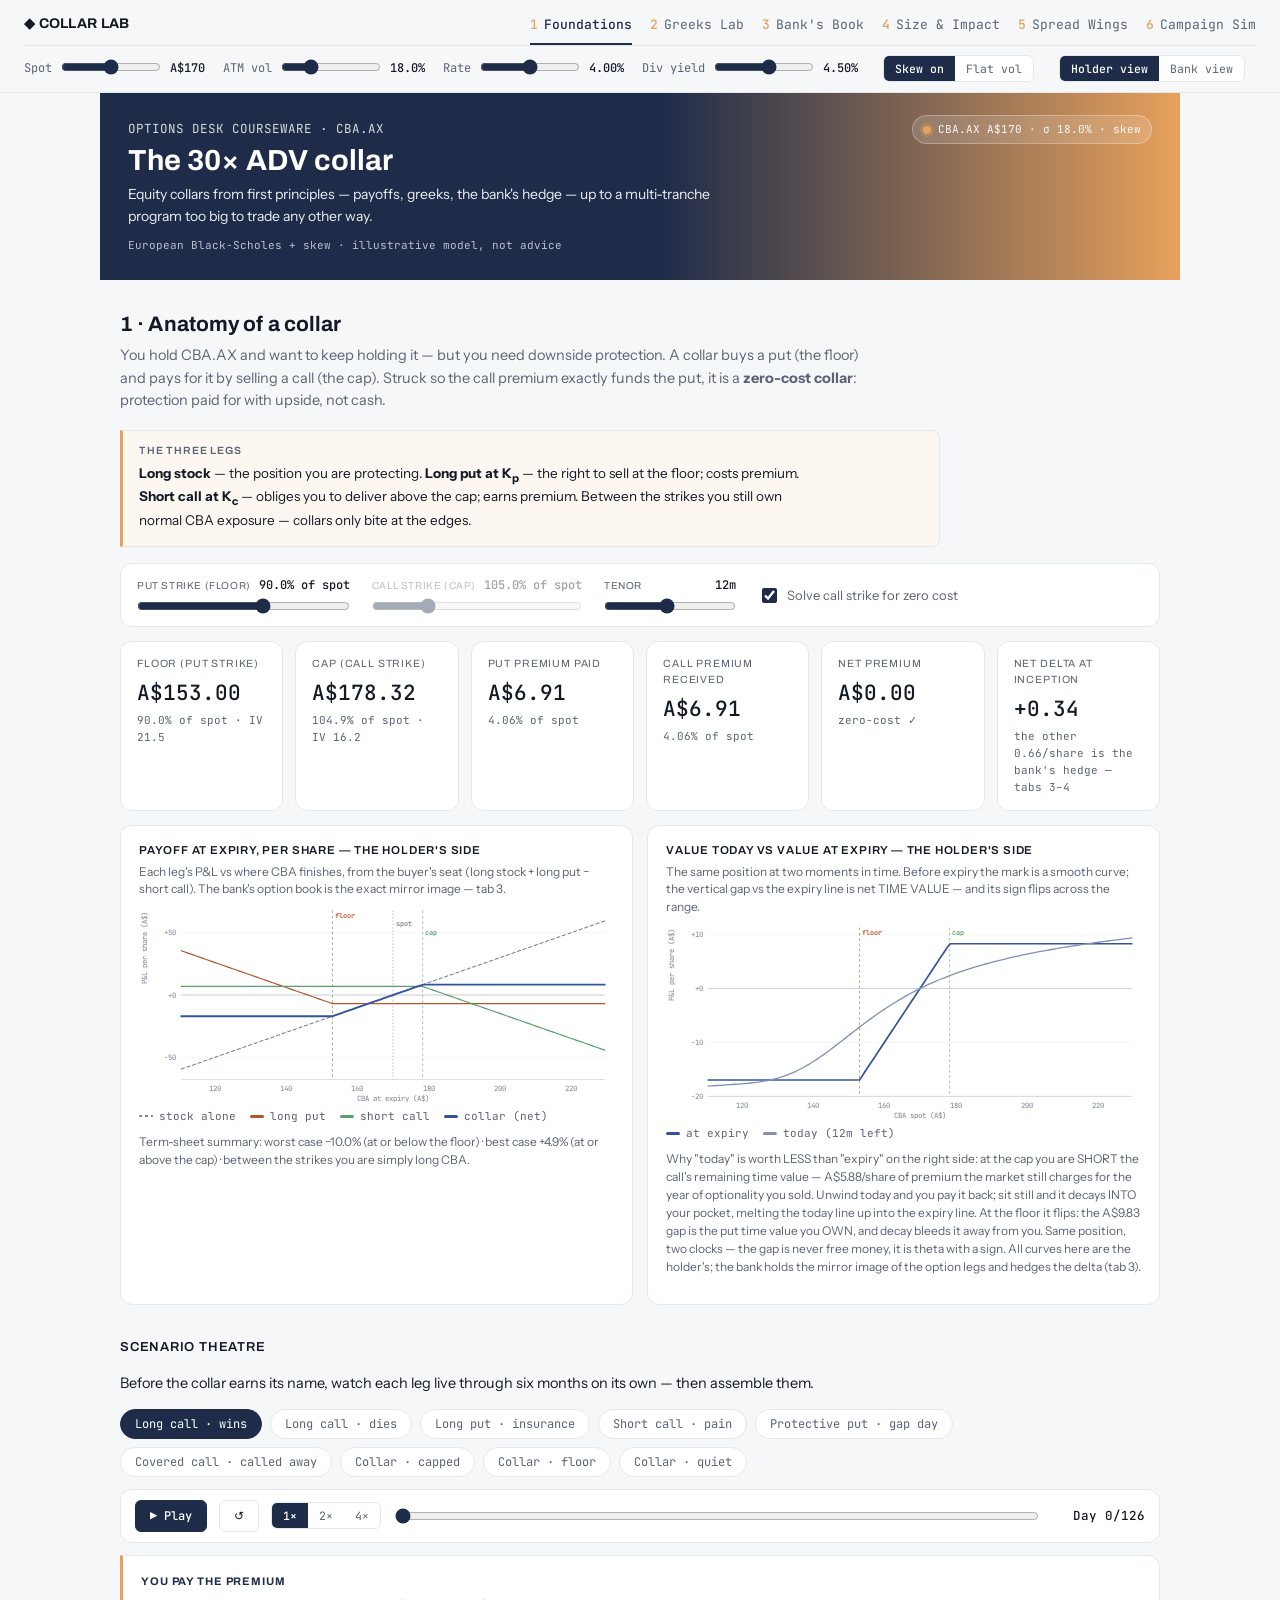
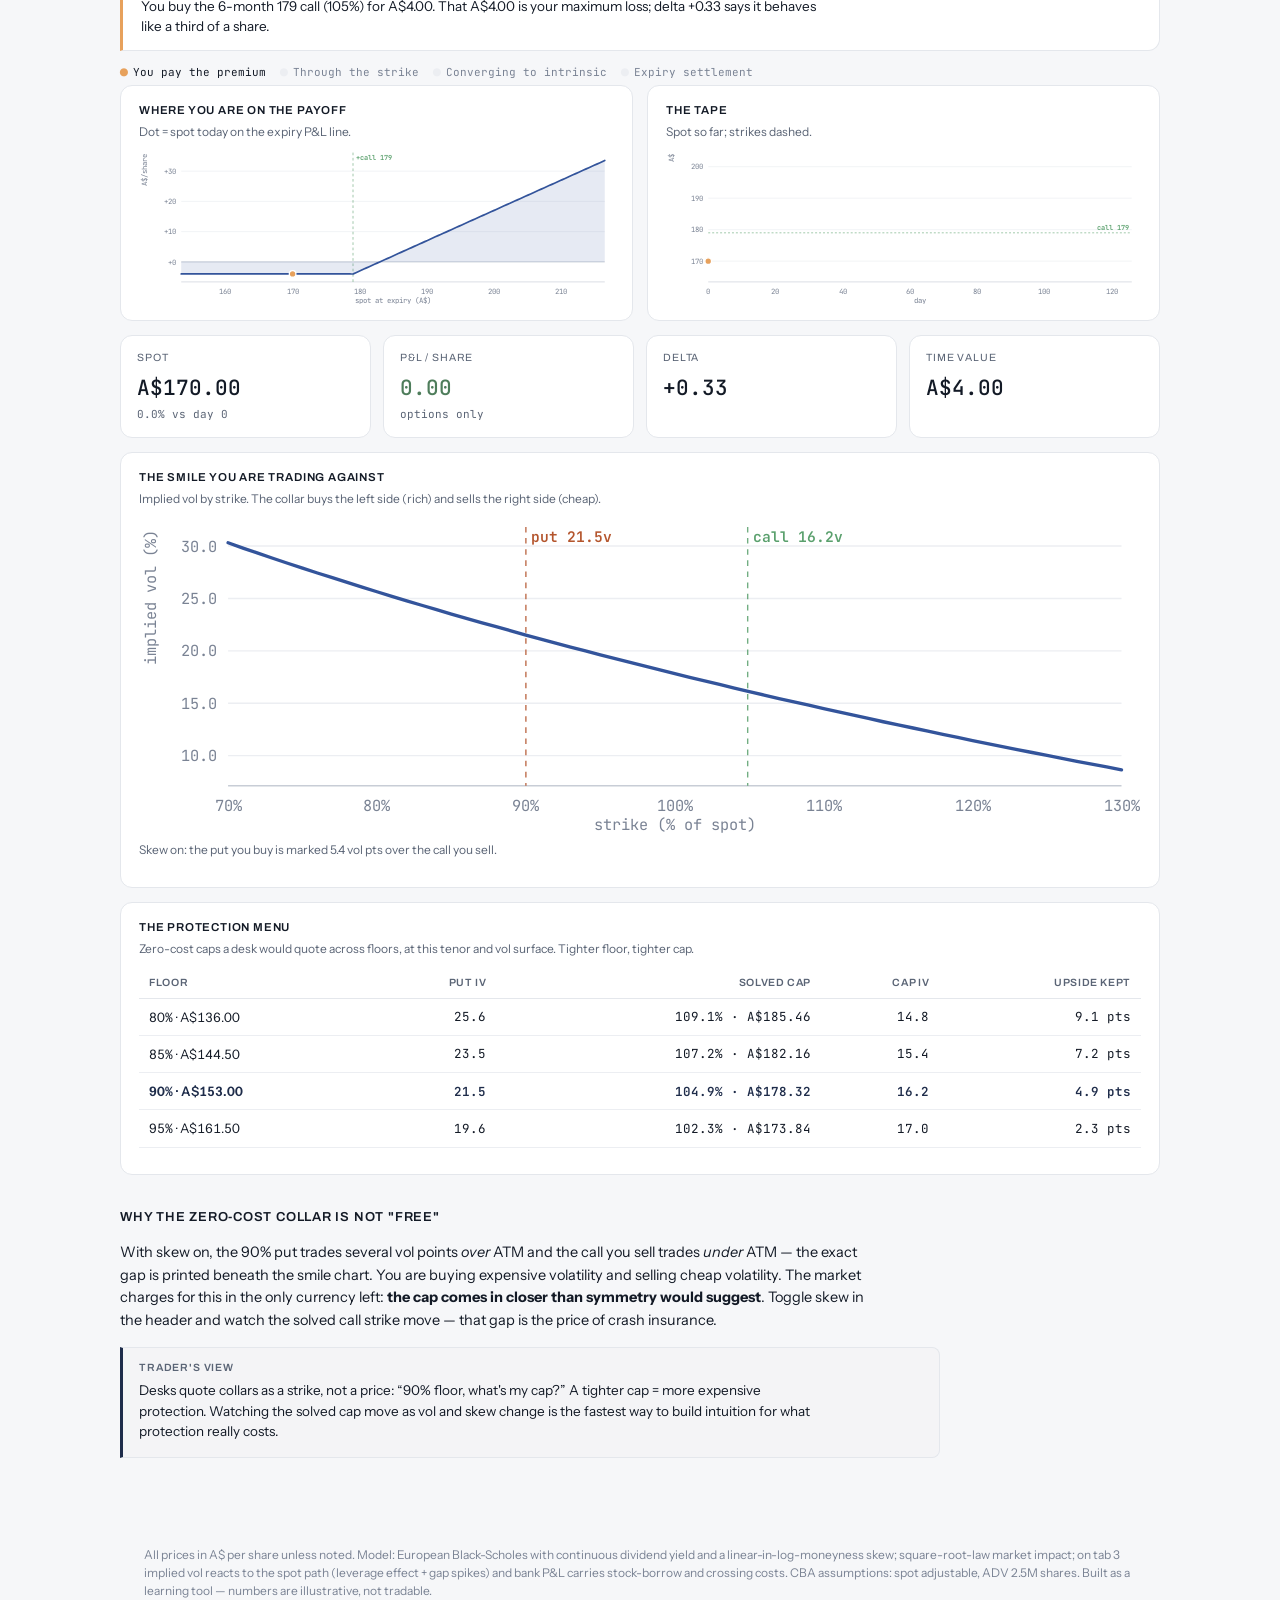
==== index.html @ e2a88060 "Collar Lab v1: interactive CBA.AX collar course, 6 tabs + scenario theatres Educational dashboard co" ====
<!DOCTYPE html>
<html lang="en">
<head>
  <meta charset="utf-8">
  <meta name="viewport" content="width=device-width, initial-scale=1">
  <title>Collar Lab — CBA.AX</title>
  <link rel="preconnect" href="https://fonts.googleapis.com">
  <link rel="preconnect" href="https://fonts.gstatic.com" crossorigin>
  <link href="https://fonts.googleapis.com/css2?family=Archivo:wght@600;700&family=Instrument+Sans:wght@400;500&family=JetBrains+Mono:wght@400;500&display=swap" rel="stylesheet">
  <link rel="stylesheet" href="css/style.css">
  <link rel="icon" href="data:image/svg+xml,<svg xmlns='http://www.w3.org/2000/svg' viewBox='0 0 100 100'><text y='.9em' font-size='90'>🐂</text></svg>">
</head>
<body>
  <header class="app">
    <div class="masthead-nav">
      <span class="brand">◆ COLLAR LAB</span>
      <nav class="tabs" id="tabbar"></nav>
    </div>
    <div class="globals" id="globals"></div>
  </header>
  <main id="main">
    <header class="masthead">
      <div class="toolbar">
        <span class="pill" id="mast-pill"><span class="dot"></span><span class="txt">CBA.AX</span></span>
      </div>
      <p class="kicker">OPTIONS DESK COURSEWARE · CBA.AX</p>
      <h1>The 30× ADV collar</h1>
      <p class="sub">Equity collars from first principles — payoffs, greeks, the bank's hedge — up to a multi-tranche program too big to trade any other way.</p>
      <p class="asat">European Black-Scholes + skew · illustrative model, not advice</p>
    </header>
  </main>
  <footer class="app">
    All prices in A$ per share unless noted. Model: European Black-Scholes with continuous dividend yield and a
    linear-in-log-moneyness skew; square-root-law market impact; on tab 3 implied vol reacts to the spot path
    (leverage effect + gap spikes) and bank P&amp;L carries stock-borrow and crossing costs.
    CBA assumptions: spot adjustable, ADV 2.5M shares. Built as a learning tool — numbers are illustrative, not tradable.
  </footer>

  <script src="js/state.js"></script>
  <script src="js/bs.js"></script>
  <script src="js/paths.js"></script>
  <script src="js/ui.js"></script>
  <script src="js/charts.js"></script>
  <script src="js/player.js"></script>
  <script src="js/tabs/foundations.js"></script>
  <script src="js/tabs/greeks.js"></script>
  <script src="js/tabs/dealer.js"></script>
  <script src="js/tabs/size.js"></script>
  <script src="js/tabs/spreads.js"></script>
  <script src="js/tabs/campaign.js"></script>
  <script>
    (function () {
      const ORDER = ['foundations', 'greeks', 'dealer', 'size', 'spreads', 'campaign'];
      const main = document.getElementById('main');
      const tabbar = document.getElementById('tabbar');
      const panels = {};
      let active = location.hash.replace('#', '') || 'foundations';
      if (!ORDER.includes(active)) active = 'foundations';

      // ---- global header controls ----
      const globals = document.getElementById('globals');
      function gItem(label, node) {
        const d = document.createElement('div');
        d.className = 'g-item';
        const s = document.createElement('span');
        s.innerHTML = label;
        d.append(s, node);
        globals.append(d);
        return d;
      }
      function gSlider(label, min, max, step, key, fmt, scale) {
        const wrap = document.createElement('span');
        const input = document.createElement('input');
        input.type = 'range'; input.min = min; input.max = max; input.step = step;
        input.value = CL.state[key] * (scale || 1);
        const val = document.createElement('b');
        val.textContent = fmt(CL.state[key]);
        input.addEventListener('input', () => {
          const v = parseFloat(input.value) / (scale || 1);
          CL.state[key] = v;
          val.textContent = fmt(v);
          CL.emit();
        });
        wrap.append(input);
        const d = gItem(label, wrap);
        d.append(val);
      }
      gSlider('Spot', 120, 220, 1, 'spot', (v) => 'A$' + v.toFixed(0), 1);
      gSlider('ATM vol', 10, 40, 0.5, 'vol', (v) => (v * 100).toFixed(1) + '%', 100);
      gSlider('Rate', 0, 8, 0.25, 'rate', (v) => (v * 100).toFixed(2) + '%', 100);
      gSlider('Div yield', 0, 8, 0.25, 'divy', (v) => (v * 100).toFixed(2) + '%', 100);

      // skew toggle
      const skewBtn = document.createElement('span');
      const skewSeg = CL.ui.segmented({
        options: [{ id: 'on', label: 'Skew on' }, { id: 'off', label: 'Flat vol' }],
        value: CL.state.skewOn ? 'on' : 'off',
        onChange: (v) => { CL.state.skewOn = v === 'on'; CL.emit(); },
      });
      skewBtn.append(skewSeg.root);
      gItem('', skewBtn);

      // perspective toggle
      const perspSeg = CL.ui.segmented({
        options: [{ id: 'client', label: 'Holder view' }, { id: 'dealer', label: 'Bank view' }],
        value: CL.state.perspective,
        onChange: (v) => { CL.state.perspective = v; CL.emit(); },
      });
      const pw = document.createElement('span');
      pw.append(perspSeg.root);
      gItem('', pw);

      // ---- masthead pill mirrors the working assumptions ----
      const pillTxt = document.querySelector('#mast-pill .txt');
      function updatePill() {
        pillTxt.textContent = 'CBA.AX A$' + CL.state.spot.toFixed(0) +
          ' · σ ' + (CL.state.vol * 100).toFixed(1) + '% · ' +
          (CL.state.skewOn ? 'skew' : 'flat vol');
      }
      updatePill();

      // ---- tabs ----
      for (const id of ORDER) {
        const tab = CL.tabs[id];
        const btn = document.createElement('button');
        btn.innerHTML = '<span class="n">' + (ORDER.indexOf(id) + 1) + '</span>' + tab.title;
        btn.addEventListener('click', () => activate(id));
        btn.dataset.tab = id;
        tabbar.append(btn);
        const panel = document.createElement('section');
        panel.className = 'tab-panel';
        panel.id = 'panel-' + id;
        main.append(panel);
        panels[id] = { btn, panel, rendered: false };
      }

      function render(id) {
        CL.tabs[id].render(panels[id].panel);
        panels[id].rendered = true;
      }
      function activate(id) {
        active = id;
        location.hash = id;
        for (const k of ORDER) {
          panels[k].btn.classList.toggle('active', k === id);
          panels[k].panel.classList.toggle('active', k === id);
        }
        render(id);   // always fresh — cheap enough, guarantees current state
        window.scrollTo({ top: 0 });
      }

      CL.onChange(() => { updatePill(); render(active); });
      window.addEventListener('hashchange', () => {
        const id = location.hash.replace('#', '');
        if (ORDER.includes(id) && id !== active) activate(id);
      });
      activate(active);
    })();
  </script>
</body>
</html>
---- css/style.css ----
/* ============ Collar Lab — styled after the Investment dashboard ============
   Tokens lifted from /Users/gazmart/code/Investment: navy/amber dawn gradient,
   Archivo display, Instrument Sans body, JetBrains Mono numerals, white cards
   on paper grey. Light-only, like the original.                              */
:root {
  --ink: #131a26;
  --ink-2: #5a6475;
  --muted: #7a8394;
  --page: #f6f7f9;
  --surface: #ffffff;
  --border: #e4e7ec;
  --grid: #eceef2;
  --baseline: #c8cdd6;
  --dawn-deep: #1e2c4a;
  --dawn-light: #e7a15c;
  --accent: #1e2c4a;
  --hover: color-mix(in srgb, var(--ink) 5%, transparent);

  /* chart series — brand hues stepped for mark duty (validated: CVD ΔE 9.2,
     all ≥3:1 on white). Chrome keeps the exact Investment tokens. */
  --s1: #33549b;      /* net / primary — chart navy */
  --s2: #b4552d;      /* put leg — signal terracotta (exact brand) */
  --s3: #5aa06d;      /* call leg — free green, stepped lighter for CVD */
  --s4: #e7a15c;      /* amber — labeled reference lines only */
  --s5: #7f92b3;      /* slate */
  --s7: #7f92b3;      /* recessive secondary series — slate (2-series max, legend) */
  --s8: #b4552d;
  --good: #4e7d5b;
  --good-text: #4e7d5b;
  --warn: #e7a15c;
  --serious: #b4552d;
  --critical: #b4552d;
  --div-pos: #5aa06d; /* buys */
  --div-neg: #b4552d; /* sells */
  --shadow: none;

  --font-display: "Archivo", Arial, Helvetica, sans-serif;
  --font-body: "Instrument Sans", Arial, Helvetica, sans-serif;
  --font-mono: "JetBrains Mono", ui-monospace, monospace;
}

* { box-sizing: border-box; }
html, body { margin: 0; padding: 0; }
body {
  background: var(--page);
  color: var(--ink);
  font-family: var(--font-body);
  font-size: 14.5px;
  line-height: 1.55;
  -webkit-font-smoothing: antialiased;
}
:focus-visible { outline: 2px solid var(--dawn-deep); outline-offset: 2px; }
.mono { font-family: var(--font-mono); font-variant-numeric: tabular-nums; }

/* ---------- sticky top: brand + tabs + globals ---------- */
header.app {
  position: sticky; top: 0; z-index: 30;
  background: var(--page);
  border-bottom: 1px solid var(--border);
  padding: 0 24px;
}
.masthead-nav { display: flex; align-items: center; gap: 24px; padding: 12px 0 0; }
.masthead-nav .brand {
  font-family: var(--font-display); font-weight: 700; font-size: 14px;
  letter-spacing: 0.02em; flex-shrink: 0; padding-bottom: 10px;
}
nav.tabs { display: flex; gap: 18px; overflow-x: auto; scrollbar-width: none; margin-left: auto; }
nav.tabs::-webkit-scrollbar { display: none; }
nav.tabs button {
  appearance: none; border: none; background: none; cursor: pointer;
  font-family: var(--font-mono); font-size: 13px; color: var(--ink-2);
  padding: 4px 0 10px;
  border-bottom: 2px solid transparent;
  white-space: nowrap;
  display: flex; align-items: center; gap: 6px;
}
nav.tabs button .n { color: var(--dawn-light); font-weight: 500; }
nav.tabs button:hover { color: var(--ink); }
nav.tabs button.active { color: var(--dawn-deep); border-bottom-color: var(--dawn-deep); font-weight: 500; }
nav.tabs button.active .n { color: var(--dawn-light); }

.globals {
  display: flex; align-items: center; gap: 18px; flex-wrap: wrap;
  padding: 9px 0 10px;
  border-top: 1px solid var(--border);
  font-size: 12px;
}
.globals .g-item { display: flex; align-items: center; gap: 7px; color: var(--ink-2); font-family: var(--font-mono); font-size: 12px; }
.globals .g-item b { color: var(--ink); font-weight: 500; font-variant-numeric: tabular-nums; }
.globals input[type=range] { width: 100px; accent-color: var(--dawn-deep); }

/* ---------- gradient masthead banner ---------- */
.masthead {
  position: relative;
  display: flex; flex-direction: column; justify-content: center; gap: 7px;
  min-height: 120px;
  padding: 26px 28px;
  color: #fff;
  background: linear-gradient(90deg, var(--dawn-deep) 0%, var(--dawn-deep) 52%, var(--dawn-light) 100%);
}
.masthead .kicker { font-family: var(--font-mono); font-size: 12.5px; color: rgba(255,255,255,0.82); margin: 0; }
.masthead h1 { font-family: var(--font-display); font-weight: 700; font-size: 29px; margin: 0; line-height: 1.1; }
.masthead .sub { font-size: 14px; color: rgba(255,255,255,0.92); margin: 0; max-width: 70ch; }
.masthead .asat { font-family: var(--font-mono); font-size: 11px; color: rgba(255,255,255,0.7); margin: 2px 0 0; }
.masthead .toolbar { position: absolute; right: 28px; top: 22px; display: flex; gap: 10px; }
.pill {
  display: inline-flex; align-items: center; gap: 7px;
  font-family: var(--font-mono); font-size: 11px;
  padding: 5px 10px; border-radius: 999px;
  background: rgba(255,255,255,0.14); border: 1px solid rgba(255,255,255,0.28);
  color: rgba(255,255,255,0.95); white-space: nowrap;
}
.pill .dot { width: 8px; height: 8px; border-radius: 50%; background: var(--dawn-light); box-shadow: 0 0 0 3px rgba(231,161,92,0.25); }

/* ---------- main layout ---------- */
main { max-width: 1080px; margin: 0 auto; padding: 0 0 64px; }
.wrap { padding: 24px 20px 0; }
section.tab-panel { display: none; padding: 24px 20px 0; }
section.tab-panel.active { display: block; }

h2 {
  font-family: var(--font-display); font-weight: 700;
  font-size: 21px; letter-spacing: 0.005em; margin: 4px 0 4px;
}
h3 {
  font-family: var(--font-display); font-weight: 600; text-transform: uppercase;
  letter-spacing: 0.06em; font-size: 13px; color: var(--ink);
  margin: 32px 0 8px;
}
p.lede { color: var(--ink-2); font-size: 14.5px; max-width: 76ch; margin: 4px 0 18px; }
p { max-width: 76ch; }
.dim { color: var(--ink-2); }
small, .small { font-size: 12px; color: var(--muted); }
code { font-family: var(--font-mono); background: var(--grid); padding: 1px 5px; border-radius: 4px; font-size: 0.88em; }

/* cards & grid */
.card {
  background: var(--surface);
  border: 1px solid var(--border);
  border-radius: 12px;
  padding: 16px 18px;
  margin: 14px 0;
}
.card .caption { font-size: 12px; color: var(--ink-2); margin-top: 8px; max-width: none; line-height: 1.5; }
.grid2 { display: grid; grid-template-columns: 1fr 1fr; gap: 14px; }
.grid3 { display: grid; grid-template-columns: 1fr 1fr 1fr; gap: 14px; }
.grid2 .card, .grid3 .card { margin: 0; }
@media (max-width: 900px) { .grid2, .grid3 { grid-template-columns: 1fr; } }

/* callouts — Investment style: amber tint, terracotta for warnings */
.callout {
  border-left: 3px solid var(--dawn-light);
  background: color-mix(in srgb, var(--dawn-light) 8%, #fff);
  border: 1px solid var(--border);
  border-left: 3px solid var(--dawn-light);
  border-radius: 0 8px 8px 0;
  padding: 12px 16px;
  margin: 16px 0;
  max-width: 82ch;
}
.callout.trader { border-left-color: var(--dawn-deep); background: color-mix(in srgb, var(--dawn-deep) 5%, #fff); }
.callout.warn { border-left-color: var(--critical); background: color-mix(in srgb, var(--critical) 7%, #fff); }
.callout .tag {
  display: block; font-family: var(--font-display); font-size: 10.5px; font-weight: 600;
  letter-spacing: 0.08em; text-transform: uppercase; color: var(--ink-2); margin-bottom: 3px;
}
.callout p { margin: 4px 0; font-size: 13.5px; line-height: 1.5; }

/* stat tiles */
.tiles { display: flex; gap: 12px; flex-wrap: wrap; margin: 14px 0; }
.tile {
  background: var(--surface); border: 1px solid var(--border); border-radius: 12px;
  padding: 14px 16px; min-width: 150px; flex: 1;
}
.tile .k {
  font-family: var(--font-display); text-transform: uppercase; letter-spacing: 0.08em;
  font-size: 10.5px; color: var(--ink-2);
}
.tile .v { font-family: var(--font-mono); font-size: 21px; font-weight: 500; margin-top: 5px; }
.tile .d { font-family: var(--font-mono); font-size: 11px; color: var(--ink-2); margin-top: 2px; }
.tile .v.pos { color: var(--good-text); }
.tile .v.neg { color: var(--critical); }

/* ---------- controls ---------- */
.controls {
  display: flex; gap: 10px 22px; flex-wrap: wrap; align-items: center;
  background: var(--surface); border: 1px solid var(--border); border-radius: 12px;
  padding: 12px 16px; margin: 14px 0;
}
.ctl { display: flex; flex-direction: column; gap: 3px; min-width: 132px; }
.ctl > label {
  font-family: var(--font-display); text-transform: uppercase; letter-spacing: 0.06em;
  color: var(--ink-2); font-size: 10px;
  display: flex; justify-content: space-between; gap: 8px; align-items: baseline;
}
.ctl > label b { font-family: var(--font-mono); color: var(--ink); font-variant-numeric: tabular-nums; font-weight: 500; font-size: 12px; text-transform: none; letter-spacing: 0; }
.ctl input[type=range] { width: 100%; accent-color: var(--dawn-deep); margin: 0; }
.ctl select {
  font-family: var(--font-mono); font-size: 12.5px; color: var(--ink);
  background: var(--surface); border: 1px solid var(--border); border-radius: 6px;
  padding: 6px 8px;
}
.ctl select:focus { outline: 2px solid var(--dawn-deep); outline-offset: -1px; }
.seg { display: inline-flex; border: 1px solid var(--border); border-radius: 6px; overflow: hidden; background: var(--surface); }
.seg button {
  appearance: none; border: none; background: none; cursor: pointer;
  font-family: var(--font-mono); font-size: 11.5px; padding: 5px 11px; color: var(--ink-2);
}
.seg button.active { background: var(--dawn-deep); color: #fff; font-weight: 500; }
.seg button:not(.active):hover { color: var(--ink); background: var(--hover); }
.chk { display: flex; align-items: center; gap: 7px; color: var(--ink-2); font-size: 13px; cursor: pointer; }
.chk input { width: 15px; height: 15px; accent-color: var(--dawn-deep); }

button.btn {
  font-family: var(--font-mono); font-size: 12px; font-weight: 500;
  background: var(--dawn-deep); color: #fff; border: 1px solid var(--dawn-deep); border-radius: 6px;
  padding: 7px 14px; cursor: pointer;
}
button.btn.ghost { background: var(--surface); color: var(--ink); border-color: var(--border); }
button.btn:hover { opacity: 0.92; }

/* ---------- chart internals ---------- */
.chart-box { position: relative; }
.chart-box svg { display: block; width: 100%; height: auto; }
.chart-box svg text { font-family: var(--font-mono); }
.chart-title {
  font-family: var(--font-display); font-weight: 600; text-transform: uppercase;
  letter-spacing: 0.07em; font-size: 11.5px; color: var(--ink); margin: 0 0 3px;
}
.chart-sub { font-size: 12px; color: var(--ink-2); margin: 0 0 6px; line-height: 1.45; }
.legend { display: flex; gap: 14px; flex-wrap: wrap; margin: 6px 0 2px; font-family: var(--font-mono); font-size: 11px; color: var(--ink-2); }
.legend .li { display: inline-flex; align-items: center; gap: 6px; }
.legend .swatch { width: 14px; height: 3px; border-radius: 2px; display: inline-block; }
.legend .swatch.dashed { background: repeating-linear-gradient(90deg, currentColor 0 3px, transparent 3px 6px); height: 2px; }
.viz-tooltip {
  position: absolute; pointer-events: none; z-index: 20;
  background: var(--dawn-deep); color: #fff; border-radius: 6px;
  box-shadow: 0 4px 12px rgba(0,0,0,0.2);
  padding: 7px 10px; font-family: var(--font-mono); font-size: 11px; line-height: 1.55;
  min-width: 130px; display: none;
}
.viz-tooltip .tt-x { font-weight: 500; margin-bottom: 2px; color: var(--dawn-light); }
.viz-tooltip .row { display: flex; align-items: center; gap: 10px; justify-content: space-between; }
.viz-tooltip .row .name { display: inline-flex; align-items: center; gap: 5px; color: rgba(255,255,255,0.75); }
.viz-tooltip .row .val { font-variant-numeric: tabular-nums; }
.viz-tooltip .dot { width: 7px; height: 7px; border-radius: 50%; display: inline-block; }

/* scenario player */
.player-bar {
  display: flex; align-items: center; gap: 12px; flex-wrap: wrap;
  background: var(--surface); border: 1px solid var(--border); border-radius: 12px;
  padding: 10px 14px; margin: 12px 0;
}
.player-bar input[type=range] { flex: 1; min-width: 140px; accent-color: var(--dawn-deep); }
.player-bar .day { font-size: 12.5px; font-weight: 500; min-width: 92px; text-align: right; font-variant-numeric: tabular-nums; }
.player-narrate { min-height: 62px; }
.narrate.paused-moment {
  border-left-color: var(--dawn-light);
  background: color-mix(in srgb, var(--dawn-light) 10%, var(--surface));
  box-shadow: 0 0 0 1px color-mix(in srgb, var(--dawn-light) 45%, transparent);
}
.paused-tag {
  display: inline-flex; align-items: center; gap: 6px;
  font-family: var(--font-mono); font-size: 10.5px; font-weight: 600;
  letter-spacing: 0.07em; text-transform: uppercase;
  color: var(--dawn-deep); margin-left: 12px;
}
.paused-tag .pdot {
  width: 8px; height: 8px; border-radius: 50%;
  background: var(--dawn-light);
  box-shadow: 0 0 0 3px color-mix(in srgb, var(--dawn-light) 30%, transparent);
  animation: pausepulse 1.6s ease-in-out infinite;
}
@keyframes pausepulse { 0%, 100% { opacity: 1; } 50% { opacity: 0.35; } }
.continue-btn { margin-top: 10px; }
.milestone-row { display: flex; gap: 14px; flex-wrap: wrap; margin: 8px 0 2px; }
.ms-dot {
  font-family: var(--font-mono); font-size: 11px; color: var(--muted);
  display: inline-flex; align-items: center; gap: 5px;
}
.ms-dot .tick { color: var(--grid); font-size: 13px; transition: color .2s; }
.ms-dot.hit { color: var(--ink); }
.ms-dot.hit .tick { color: var(--dawn-light); }
.scenario-picker { display: flex; gap: 8px; flex-wrap: wrap; margin: 12px 0 4px; }
.scenario-picker button {
  appearance: none; font-family: var(--font-mono); font-size: 12px; cursor: pointer;
  background: var(--surface); color: var(--ink-2);
  border: 1px solid var(--border); border-radius: 999px; padding: 6px 14px;
}
.scenario-picker button:hover { color: var(--ink); background: var(--hover); }
.scenario-picker button.active { background: var(--dawn-deep); color: #fff; border-color: var(--dawn-deep); }

/* timeline scrubber */
.scrubber {
  display: flex; align-items: center; gap: 14px; margin: 10px 0;
  background: var(--surface); border: 1px solid var(--border); border-radius: 12px;
  padding: 10px 16px;
}
.scrubber input[type=range] { flex: 1; accent-color: var(--dawn-deep); }
.scrubber .day { font-family: var(--font-mono); font-variant-numeric: tabular-nums; font-weight: 500; font-size: 13px; min-width: 100px; }

/* narrative / commentary */
.narrate {
  background: var(--surface);
  border: 1px solid var(--border);
  border-left: 3px solid var(--dawn-light);
  border-radius: 0 12px 12px 0;
  padding: 13px 18px; margin: 12px 0;
}
.narrate .phase {
  font-family: var(--font-display); font-size: 11px; font-weight: 700;
  letter-spacing: 0.08em; text-transform: uppercase; color: var(--dawn-deep);
}
.narrate p { margin: 5px 0 0; font-size: 13.5px; line-height: 1.5; }

/* tables */
table.data { border-collapse: collapse; width: 100%; font-size: 13px; margin: 10px 0; }
table.data th {
  text-align: right; font-family: var(--font-display); font-weight: 600;
  text-transform: uppercase; letter-spacing: 0.06em;
  color: var(--ink-2); font-size: 10.5px;
  border-bottom: 1px solid var(--border); padding: 7px 10px;
}
table.data th:first-child, table.data td:first-child { text-align: left; }
table.data td {
  text-align: right; padding: 8px 10px; border-bottom: 1px solid var(--grid);
  font-family: var(--font-mono); font-variant-numeric: tabular-nums; font-size: 12.5px;
}
table.data td:first-child { font-family: var(--font-body); font-size: 13px; }
table.data tbody tr:hover { background: var(--hover); }
table.data tr.hl td { font-weight: 600; color: var(--dawn-deep); }

footer.app {
  max-width: 1080px; margin: 0 auto; padding: 8px 44px 40px;
  color: var(--muted); font-size: 12px; line-height: 1.5;
}

@media (max-width: 760px) {
  .masthead h1 { font-size: 23px; }
  .masthead .toolbar { position: static; margin-bottom: 4px; }
  section.tab-panel { padding: 18px 14px 0; }
}
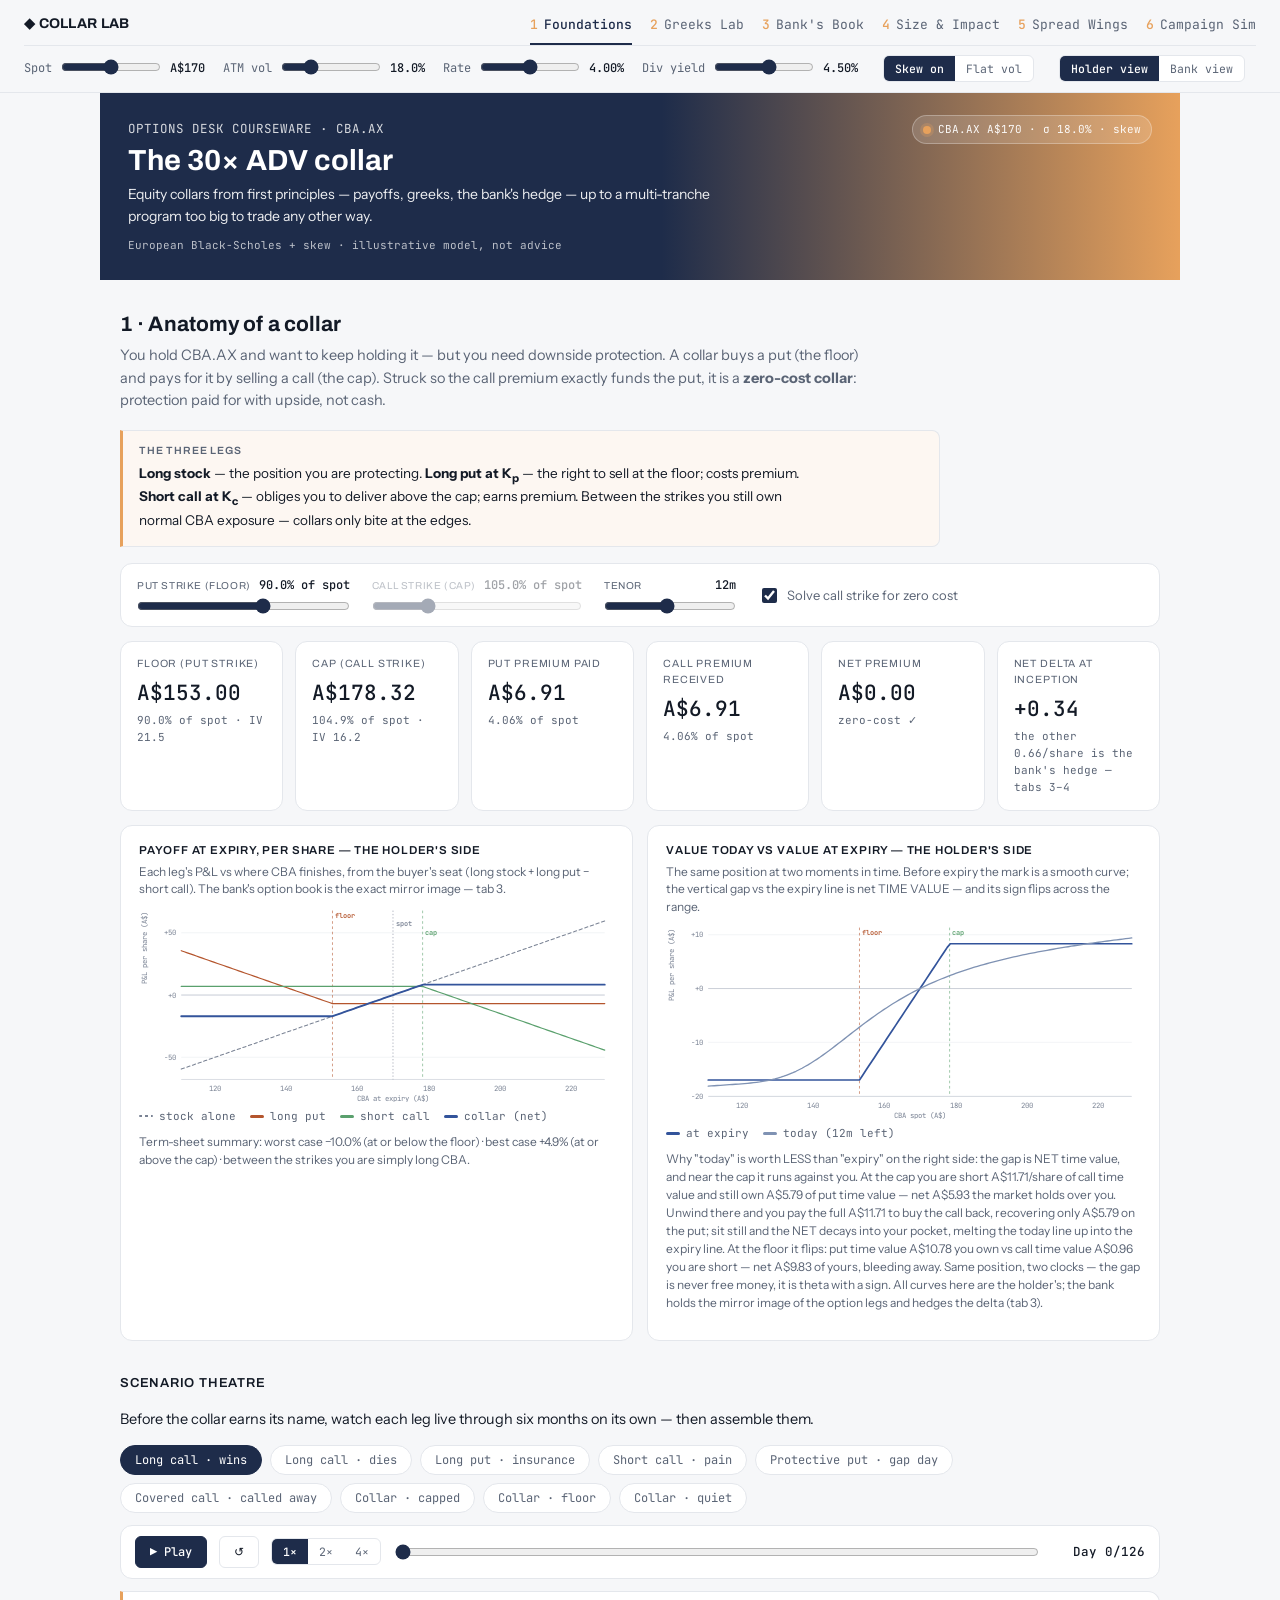
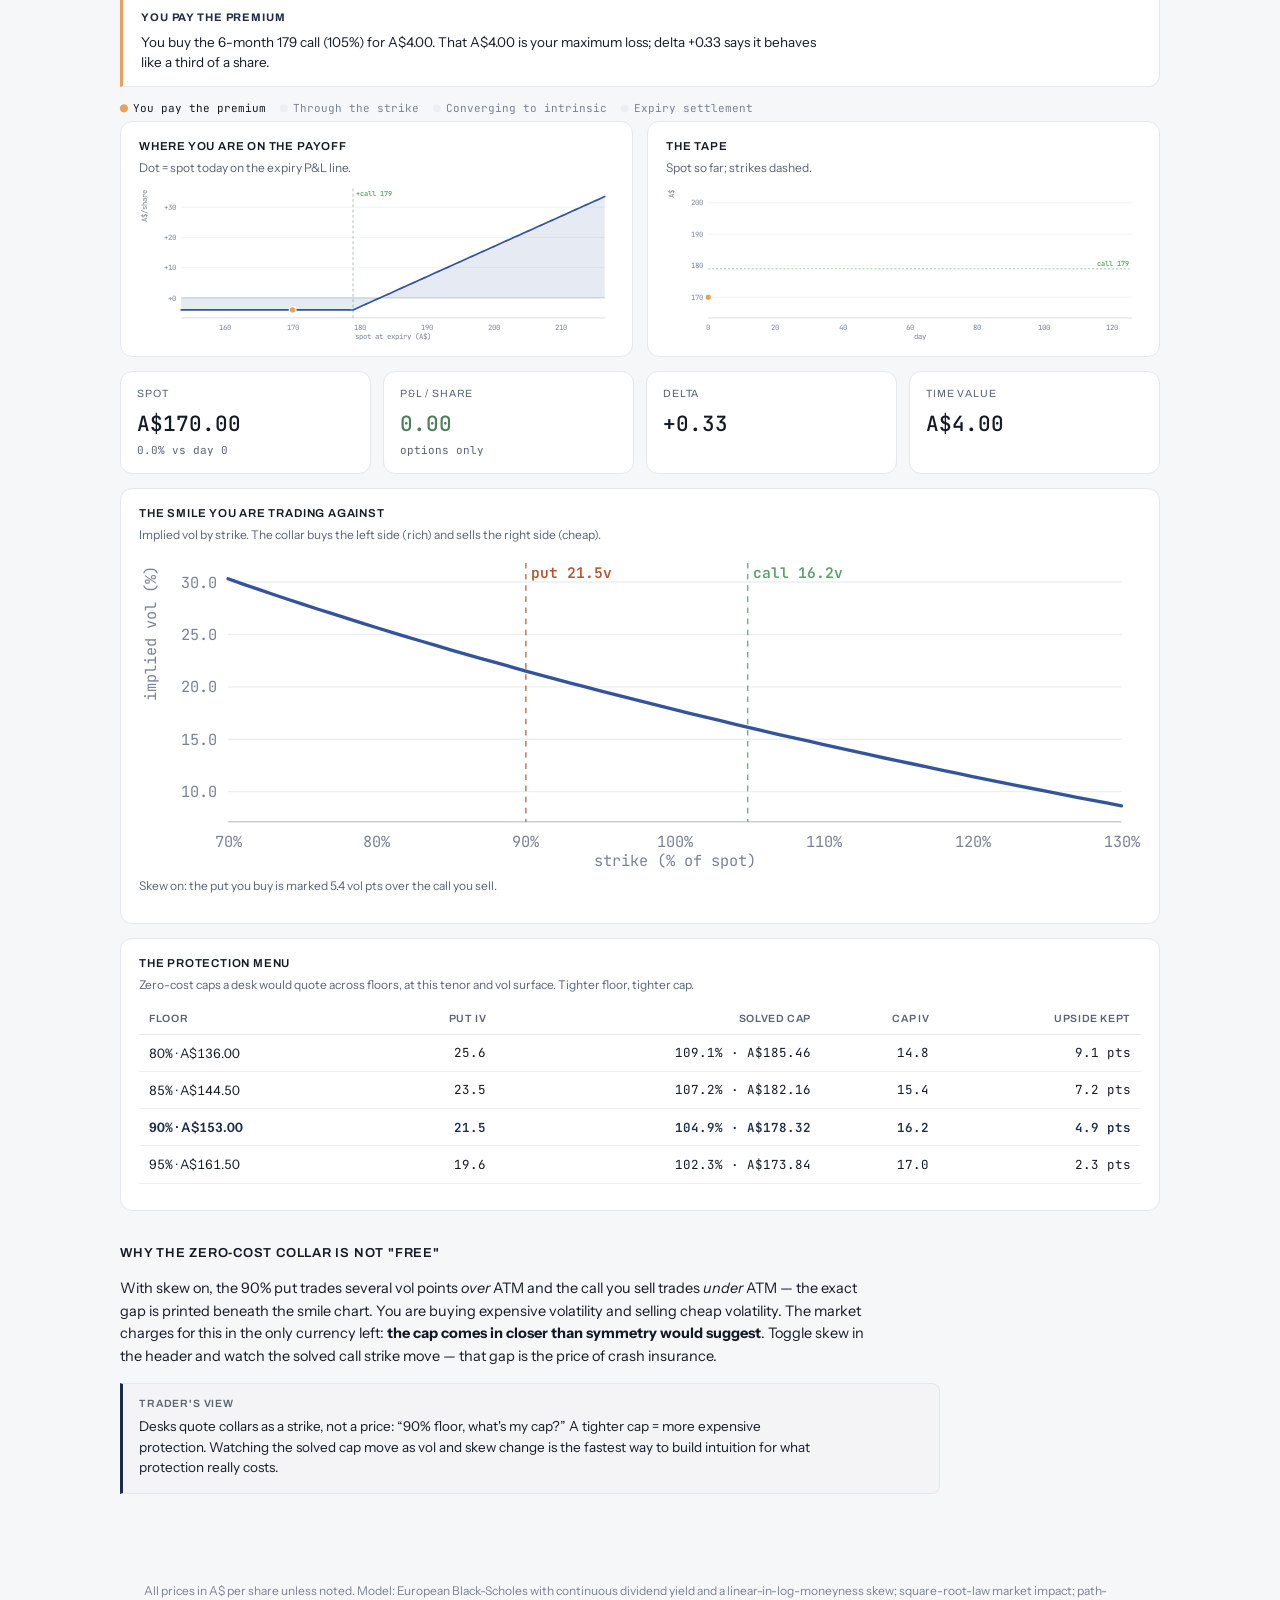
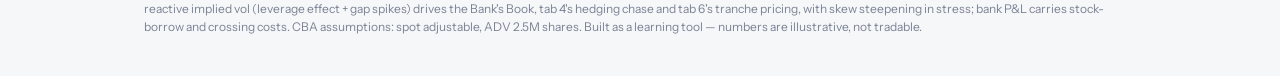
==== commit 664a6eff: "Review round 2: fix vol-react economics, pause-frame sync, caption honesty Adversarial review (3 age" ====
--- a/index.html
+++ b/index.html
@@ -31,8 +31,9 @@
   </main>
   <footer class="app">
     All prices in A$ per share unless noted. Model: European Black-Scholes with continuous dividend yield and a
-    linear-in-log-moneyness skew; square-root-law market impact; on tab 3 implied vol reacts to the spot path
-    (leverage effect + gap spikes) and bank P&amp;L carries stock-borrow and crossing costs.
+    linear-in-log-moneyness skew; square-root-law market impact; path-reactive implied vol (leverage effect +
+    gap spikes) drives the Bank's Book, tab 4's hedging chase and tab 6's tranche pricing, with skew steepening
+    in stress; bank P&amp;L carries stock-borrow and crossing costs.
     CBA assumptions: spot adjustable, ADV 2.5M shares. Built as a learning tool — numbers are illustrative, not tradable.
   </footer>
 
